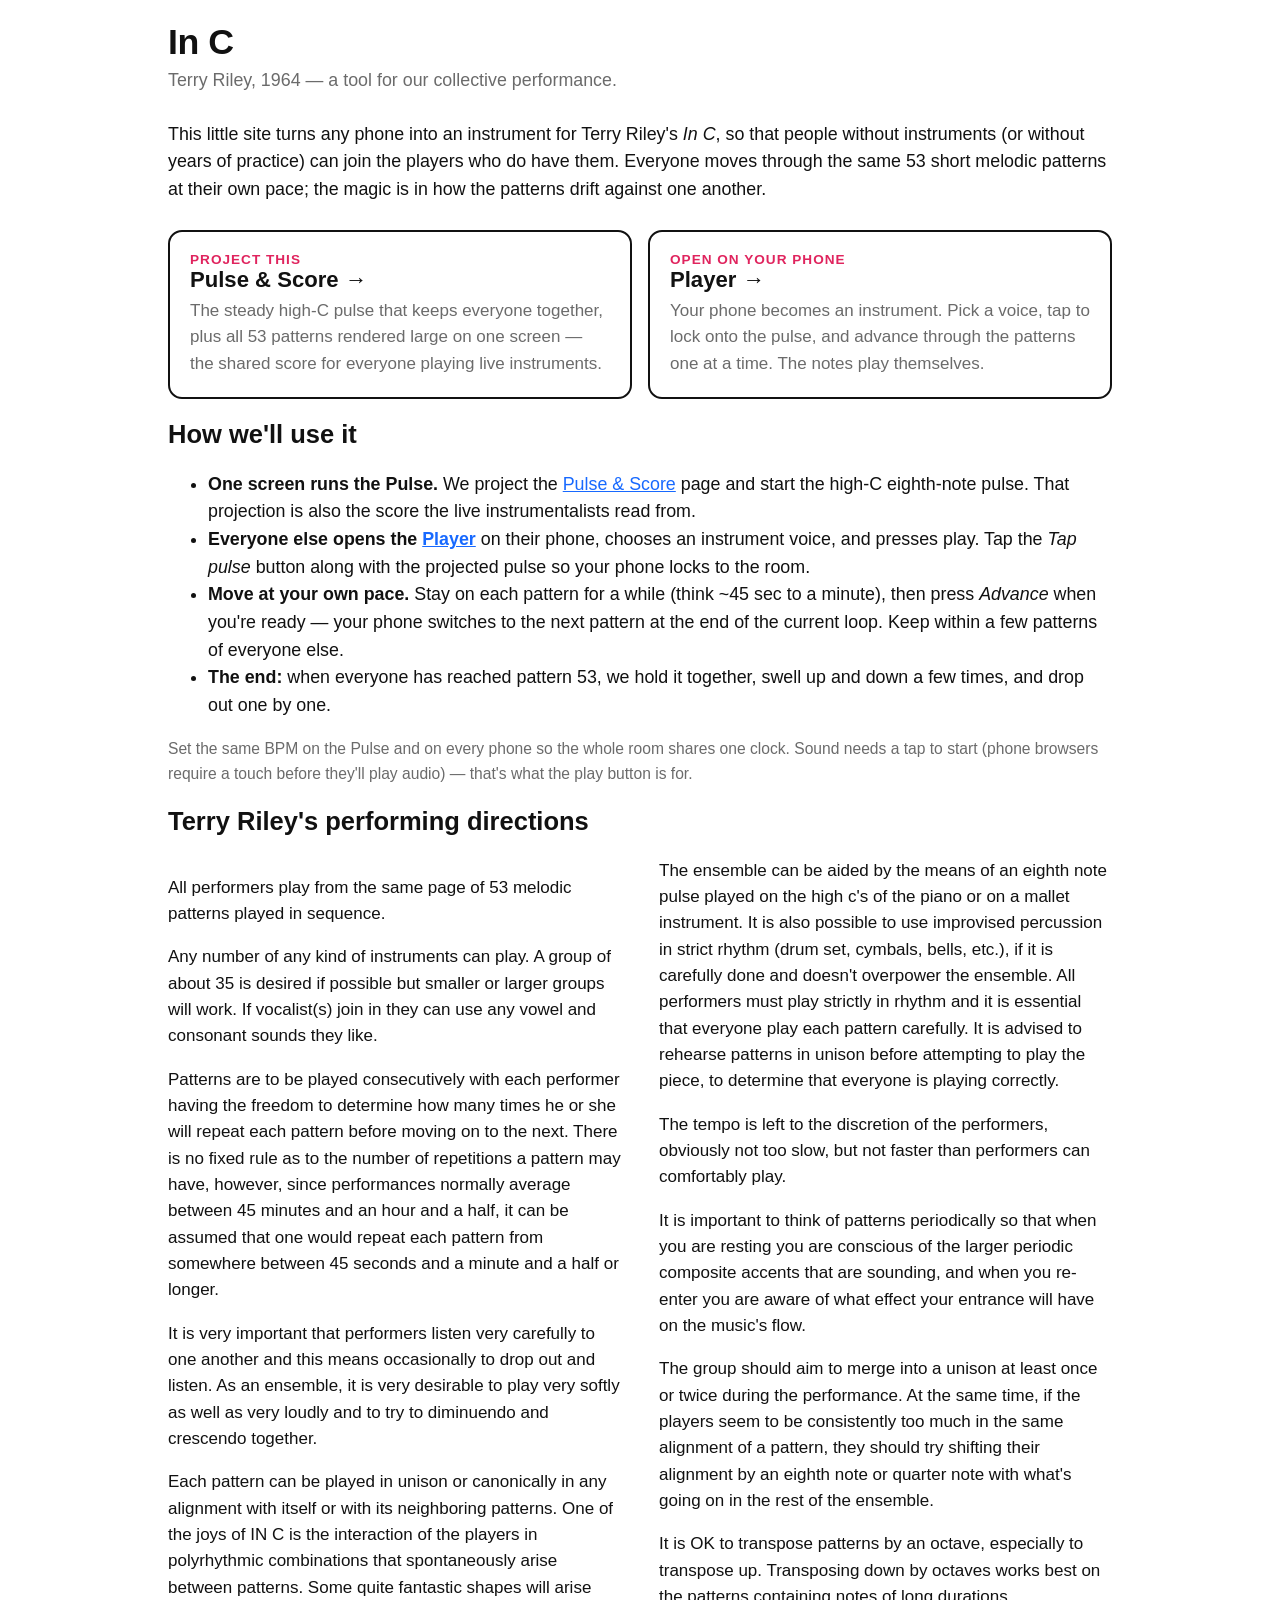
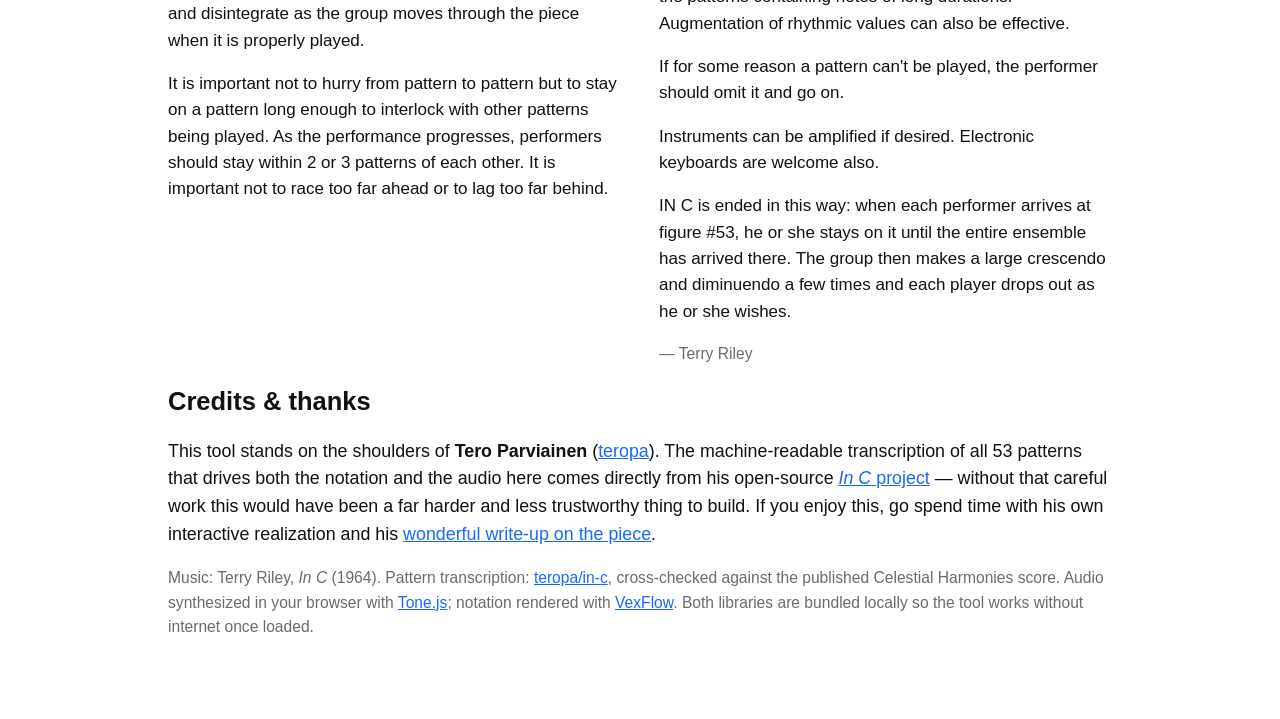
==== index.html @ ad8d4070 "Checkpoint: In C collective performance tool (3 views) Static site for an in-person performance of T" ====
<!doctype html>
<html lang="en">
<head>
  <meta charset="utf-8">
  <meta name="viewport" content="width=device-width, initial-scale=1, viewport-fit=cover">
  <title>In C — collective performance</title>
  <link rel="stylesheet" href="css/style.css">
</head>
<body>
  <div class="wrap">
    <h1>In C</h1>
    <p class="tagline">Terry Riley, 1964 — a tool for our collective performance.</p>

    <p class="lead">
      This little site turns any phone into an instrument for Terry Riley's <em>In&nbsp;C</em>, so that
      people without instruments (or without years of practice) can join the players who do have them.
      Everyone moves through the same 53 short melodic patterns at their own pace; the magic is in how
      the patterns drift against one another.
    </p>

    <div class="cards">
      <a class="card" href="pulse.html">
        <div class="kicker">Project this</div>
        <h3>Pulse &amp; Score →</h3>
        <p>The steady high-C pulse that keeps everyone together, plus all 53 patterns rendered large on one
           screen — the shared score for everyone playing live instruments.</p>
      </a>
      <a class="card" href="player.html">
        <div class="kicker">Open on your phone</div>
        <h3>Player →</h3>
        <p>Your phone becomes an instrument. Pick a voice, tap to lock onto the pulse, and advance through
           the patterns one at a time. The notes play themselves.</p>
      </a>
    </div>

    <h2>How we'll use it</h2>
    <ul class="lead">
      <li><strong>One screen runs the Pulse.</strong> We project the <a href="pulse.html">Pulse&nbsp;&amp;&nbsp;Score</a>
          page and start the high-C eighth-note pulse. That projection is also the score the live
          instrumentalists read from.</li>
      <li><strong>Everyone else opens the <a href="player.html">Player</a></strong> on their phone, chooses an
          instrument voice, and presses play. Tap the <em>Tap pulse</em> button along with the projected pulse so
          your phone locks to the room.</li>
      <li><strong>Move at your own pace.</strong> Stay on each pattern for a while (think ~45&nbsp;sec to a
          minute), then press <em>Advance</em> when you're ready — your phone switches to the next pattern at the
          end of the current loop. Keep within a few patterns of everyone else.</li>
      <li><strong>The end:</strong> when everyone has reached pattern&nbsp;53, we hold it together, swell up and
          down a few times, and drop out one by one.</li>
    </ul>
    <p class="note">Set the same BPM on the Pulse and on every phone so the whole room shares one clock.
       Sound needs a tap to start (phone browsers require a touch before they'll play audio) — that's what the
       play button is for.</p>

    <h2>Terry Riley's performing directions</h2>
    <div class="directions">
      <p>All performers play from the same page of 53 melodic patterns played in sequence.</p>

      <p>Any number of any kind of instruments can play. A group of about 35 is desired if possible but smaller
         or larger groups will work. If vocalist(s) join in they can use any vowel and consonant sounds they
         like.</p>

      <p>Patterns are to be played consecutively with each performer having the freedom to determine how many
         times he or she will repeat each pattern before moving on to the next. There is no fixed rule as to the
         number of repetitions a pattern may have, however, since performances normally average between 45
         minutes and an hour and a half, it can be assumed that one would repeat each pattern from somewhere
         between 45 seconds and a minute and a half or longer.</p>

      <p>It is very important that performers listen very carefully to one another and this means occasionally to
         drop out and listen. As an ensemble, it is very desirable to play very softly as well as very loudly and
         to try to diminuendo and crescendo together.</p>

      <p>Each pattern can be played in unison or canonically in any alignment with itself or with its neighboring
         patterns. One of the joys of IN C is the interaction of the players in polyrhythmic combinations that
         spontaneously arise between patterns. Some quite fantastic shapes will arise and disintegrate as the
         group moves through the piece when it is properly played.</p>

      <p>It is important not to hurry from pattern to pattern but to stay on a pattern long enough to interlock
         with other patterns being played. As the performance progresses, performers should stay within 2 or 3
         patterns of each other. It is important not to race too far ahead or to lag too far behind.</p>

      <p>The ensemble can be aided by the means of an eighth note pulse played on the high c's of the piano or on
         a mallet instrument. It is also possible to use improvised percussion in strict rhythm (drum set,
         cymbals, bells, etc.), if it is carefully done and doesn't overpower the ensemble. All performers must
         play strictly in rhythm and it is essential that everyone play each pattern carefully. It is advised to
         rehearse patterns in unison before attempting to play the piece, to determine that everyone is playing
         correctly.</p>

      <p>The tempo is left to the discretion of the performers, obviously not too slow, but not faster than
         performers can comfortably play.</p>

      <p>It is important to think of patterns periodically so that when you are resting you are conscious of the
         larger periodic composite accents that are sounding, and when you re-enter you are aware of what effect
         your entrance will have on the music's flow.</p>

      <p>The group should aim to merge into a unison at least once or twice during the performance. At the same
         time, if the players seem to be consistently too much in the same alignment of a pattern, they should
         try shifting their alignment by an eighth note or quarter note with what's going on in the rest of the
         ensemble.</p>

      <p>It is OK to transpose patterns by an octave, especially to transpose up. Transposing down by octaves
         works best on the patterns containing notes of long durations. Augmentation of rhythmic values can also
         be effective.</p>

      <p>If for some reason a pattern can't be played, the performer should omit it and go on.</p>

      <p>Instruments can be amplified if desired. Electronic keyboards are welcome also.</p>

      <p>IN C is ended in this way: when each performer arrives at figure #53, he or she stays on it until the
         entire ensemble has arrived there. The group then makes a large crescendo and diminuendo a few times and
         each player drops out as he or she wishes.</p>

      <p class="note">— Terry Riley</p>
    </div>

    <h2>Credits &amp; thanks</h2>
    <p class="lead">
      This tool stands on the shoulders of <strong>Tero Parviainen</strong> (<a href="https://teropa.info/">teropa</a>).
      The machine-readable transcription of all 53 patterns that drives both the notation and the audio here comes
      directly from his open-source <a href="https://github.com/teropa/in-c"><em>In&nbsp;C</em> project</a> — without
      that careful work this would have been a far harder and less trustworthy thing to build. If you enjoy this,
      go spend time with his own interactive realization and his
      <a href="https://teropa.info/blog/2017/01/23/terry-rileys-in-c.html">wonderful write-up on the piece</a>.
    </p>
    <p class="note">
      Music: Terry Riley, <em>In&nbsp;C</em> (1964). Pattern transcription:
      <a href="https://github.com/teropa/in-c">teropa/in-c</a>, cross-checked against the published Celestial
      Harmonies score. Audio synthesized in your browser with <a href="https://tonejs.github.io/">Tone.js</a>;
      notation rendered with <a href="https://www.vexflow.com/">VexFlow</a>. Both libraries are bundled locally so
      the tool works without internet once loaded.
    </p>
  </div>
</body>
</html>
---- css/style.css ----
/* In C — collective performance tool. Bright, white, high-contrast, large touch targets. */
:root {
  --bg: #ffffff;
  --ink: #111111;
  --muted: #6b6b6b;
  --line: #e3e3e3;
  --accent: #e0245e;      /* active-note / live highlight */
  --accent2: #1769ff;     /* links / actions */
  --good: #1f9d55;
  --panel: #f7f7f7;
  --radius: 14px;
  --maxw: 980px;
  font-size: 17px;
}

* { box-sizing: border-box; }

html, body {
  margin: 0;
  padding: 0;
  background: var(--bg);
  color: var(--ink);
  font-family: -apple-system, BlinkMacSystemFont, "Segoe UI", Roboto, Helvetica, Arial, sans-serif;
  -webkit-text-size-adjust: 100%;
  -webkit-tap-highlight-color: transparent;
}

a { color: var(--accent2); }

.wrap { max-width: var(--maxw); margin: 0 auto; padding: 22px 18px 64px; }

h1, h2, h3 { line-height: 1.15; }
h1 { font-size: 2.1rem; margin: 0 0 4px; letter-spacing: -0.5px; }
.tagline { color: var(--muted); margin: 0 0 26px; font-size: 1.05rem; }

.lead { font-size: 1.05rem; line-height: 1.55; }
p { line-height: 1.55; }

/* Big tappable buttons */
button, .btn {
  font: inherit;
  font-weight: 650;
  border: 2px solid var(--ink);
  background: var(--ink);
  color: #fff;
  border-radius: var(--radius);
  padding: 14px 20px;
  cursor: pointer;
  min-height: 54px;
  -webkit-user-select: none;
  user-select: none;
  transition: transform .04s ease, background .15s ease, opacity .15s ease;
}
button:active, .btn:active { transform: scale(0.98); }
button.secondary, .btn.secondary { background: #fff; color: var(--ink); }
button.ghost { background: #fff; color: var(--ink); border-color: var(--line); }
button:disabled { opacity: .4; cursor: default; }
button.accent { background: var(--accent); border-color: var(--accent); }
button.go { background: var(--good); border-color: var(--good); }

.btn { display: inline-flex; align-items: center; justify-content: center; text-decoration: none; }

/* Home cards */
.cards { display: grid; grid-template-columns: 1fr 1fr; gap: 16px; margin: 26px 0 8px; }
.card {
  border: 2px solid var(--ink);
  border-radius: var(--radius);
  padding: 20px;
  text-decoration: none;
  color: var(--ink);
  display: block;
  background: #fff;
  transition: transform .06s ease, box-shadow .15s ease;
}
.card:hover { transform: translateY(-2px); box-shadow: 0 6px 0 rgba(0,0,0,.06); }
.card h3 { margin: 0 0 6px; font-size: 1.3rem; }
.card p { margin: 0; color: var(--muted); }
.card .kicker { font-size: .8rem; text-transform: uppercase; letter-spacing: 1px; color: var(--accent); font-weight: 700; }
@media (max-width: 640px) { .cards { grid-template-columns: 1fr; } }

/* Instruction prose */
.directions { columns: 2; column-gap: 38px; }
.directions p { break-inside: avoid; }
@media (max-width: 760px) { .directions { columns: 1; } }
.score-thumb { width: 100%; border: 1px solid var(--line); border-radius: 10px; margin: 8px 0 22px; }

.backlink { display: inline-block; margin-bottom: 14px; font-weight: 650; text-decoration: none; }
.note { color: var(--muted); font-size: .92rem; }

/* Control bars */
.controls {
  display: flex; flex-wrap: wrap; align-items: center; gap: 12px;
  background: var(--panel);
  border: 1px solid var(--line);
  border-radius: var(--radius);
  padding: 14px;
  position: sticky; top: 0; z-index: 5;
}
.field { display: flex; flex-direction: column; gap: 4px; }
.field label { font-size: .78rem; text-transform: uppercase; letter-spacing: .5px; color: var(--muted); font-weight: 700; }
input[type="number"] {
  font: inherit; font-weight: 650; width: 110px; padding: 12px; min-height: 50px;
  border: 2px solid var(--ink); border-radius: 10px; text-align: center; background: #fff; color: var(--ink);
}
select {
  font: inherit; font-weight: 650; padding: 12px; min-height: 50px;
  border: 2px solid var(--ink); border-radius: 10px; background: #fff; color: var(--ink);
}
.spacer { flex: 1 1 auto; }

/* ---------- Pulse view (projected full score) ---------- */
.pulse-controls .big { font-size: 1.05rem; }
.pulse-rate { font-variant-numeric: tabular-nums; color: var(--muted); font-weight: 650; }
.score-grid {
  --cell-min: 300px;
  display: grid;
  grid-template-columns: repeat(auto-fill, minmax(var(--cell-min), 1fr));
  gap: 10px 14px;
  margin-top: 18px;
}
.cell { border: 1px solid var(--line); border-radius: 10px; padding: 4px 6px 0; background: #fff; position: relative; }
.cell .num {
  position: absolute; top: 6px; left: 8px;
  font-weight: 800; font-size: .95rem; color: var(--ink);
  font-variant-numeric: tabular-nums;
}
.cell.hue { background: linear-gradient(180deg, #fff, #fbfbff); }
/* vector notation fills its column and stays crisp at any projector size */
.cell svg { display: block; width: 100%; height: auto; }
.scale-row { display:flex; align-items:center; gap:10px; }

/* ---------- Player view ---------- */
.player { text-align: center; }
.pcount { font-size: 1rem; color: var(--muted); font-weight: 700; letter-spacing: .5px; }
.pnum { font-size: 4.2rem; font-weight: 800; line-height: 1; margin: 2px 0 2px; font-variant-numeric: tabular-nums; }
.stage {
  border: 2px solid var(--ink); border-radius: var(--radius);
  padding: 18px 10px; margin: 14px 0; min-height: 150px;
  display: flex; align-items: center; justify-content: center; overflow-x: auto;
  background: #fff;
}
.stage svg { display: block; margin: 0 auto; }

/* active note highlight inside any rendered pattern */
.vf-stavenote.active path { fill: var(--accent) !important; stroke: var(--accent) !important; }

.queued {
  display: none; margin: 6px auto 0; color: var(--good); font-weight: 750;
}
.queued.show { display: block; }

.pulse-dot {
  width: 18px; height: 18px; border-radius: 50%; background: var(--line);
  display: inline-block; vertical-align: middle; transition: background .04s ease, transform .04s ease;
}
.pulse-dot.on { background: var(--accent); transform: scale(1.25); }

.player-controls { display: grid; grid-template-columns: 1fr 1fr; gap: 12px; margin-top: 8px; }
.player-controls .full { grid-column: 1 / -1; }
.player-controls button { width: 100%; font-size: 1.15rem; padding: 18px; min-height: 64px; }
.tap-btn { font-size: 1.25rem !important; }
.tap-hint { font-size: .85rem; color: var(--muted); margin-top: 2px; }

.row { display: flex; gap: 12px; align-items: flex-end; flex-wrap: wrap; justify-content: center; }
.bpm-readout { font-variant-numeric: tabular-nums; }

.endnote {
  margin-top: 16px; padding: 12px; border-radius: 10px; background: #fff7e6;
  border: 1px solid #ffe2a8; color: #7a5a00; font-size: .95rem; display: none;
}
.endnote.show { display: block; }
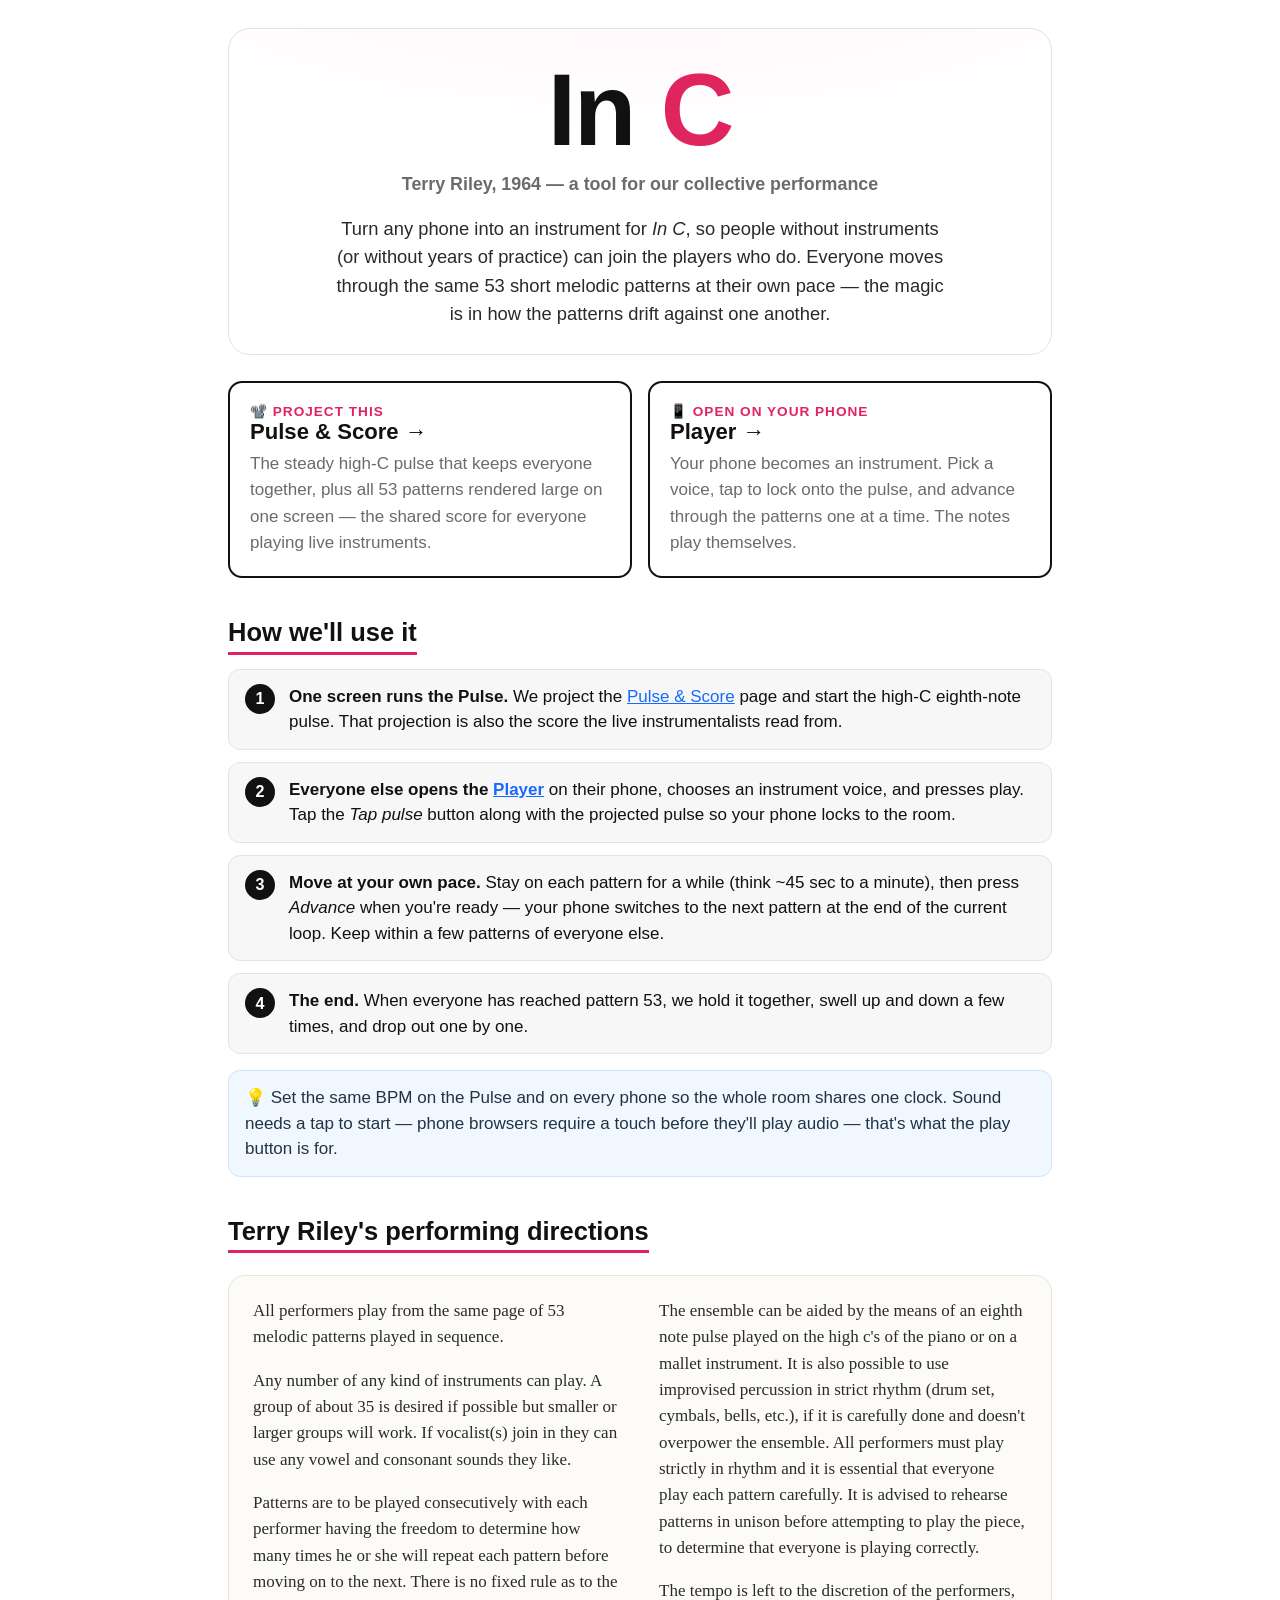
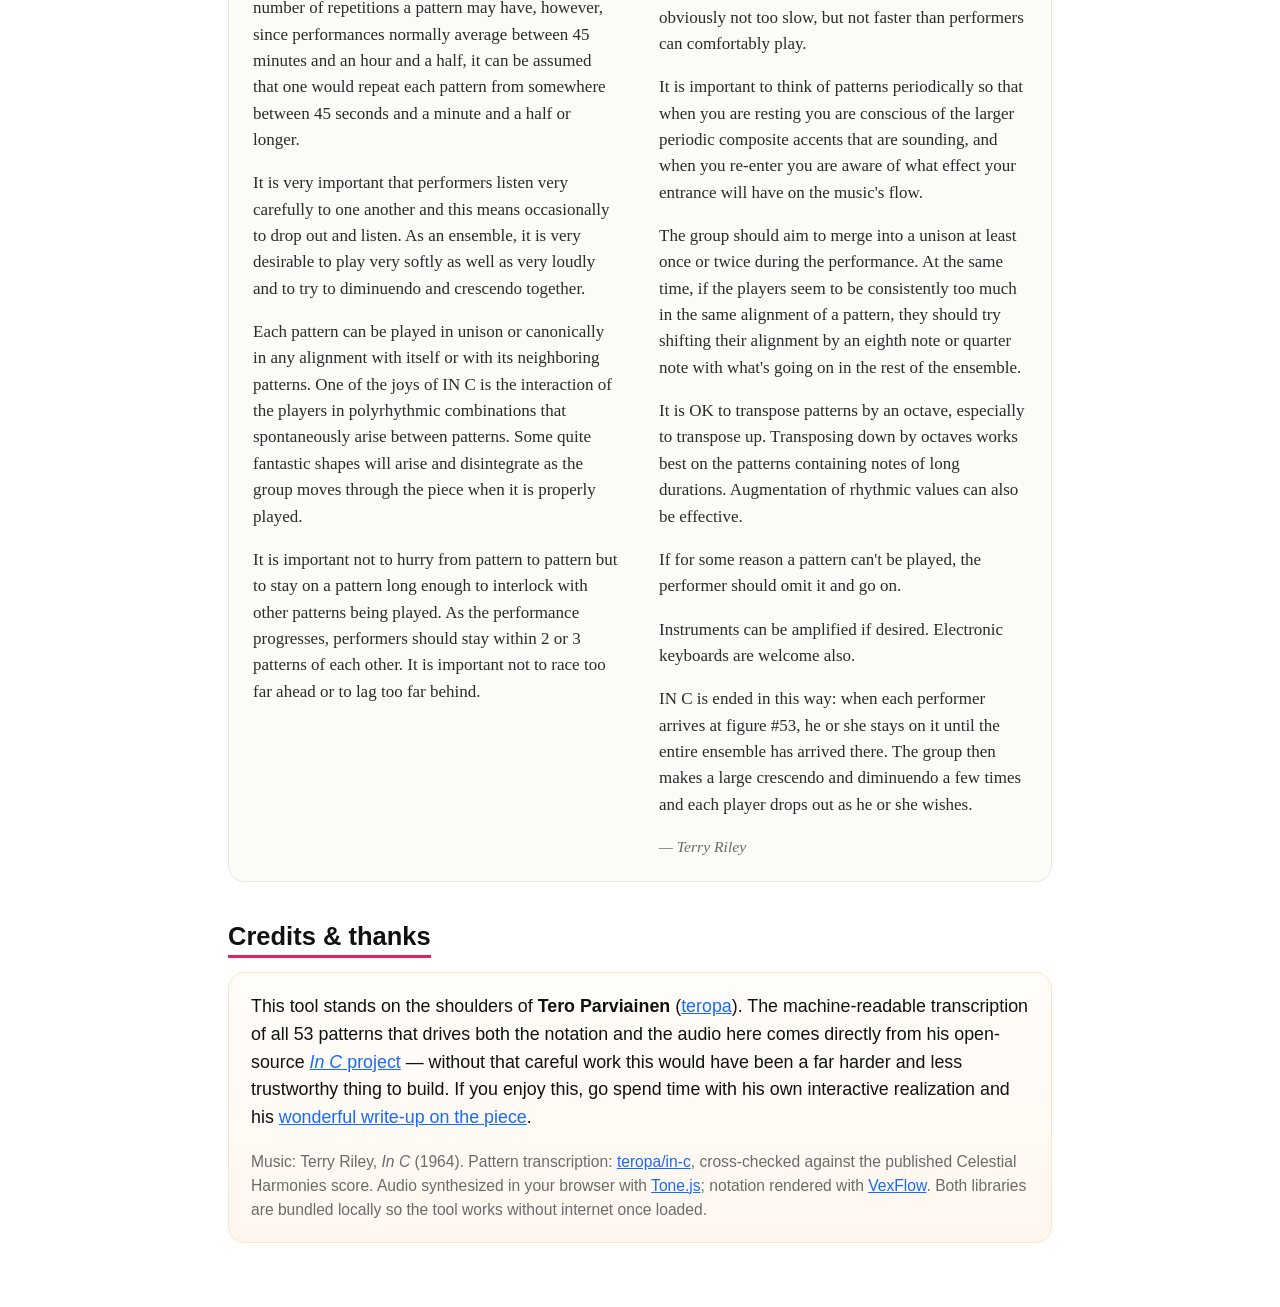
==== commit c038c82b: "Friendlier index, notation fixes, grid-lock sync, visual metronome - index: hero, action cards, numb" ====
--- a/index.html
+++ b/index.html
@@ -7,52 +7,58 @@
   <link rel="stylesheet" href="css/style.css">
 </head>
 <body>
-  <div class="wrap">
-    <h1>In C</h1>
-    <p class="tagline">Terry Riley, 1964 — a tool for our collective performance.</p>
-
-    <p class="lead">
-      This little site turns any phone into an instrument for Terry Riley's <em>In&nbsp;C</em>, so that
-      people without instruments (or without years of practice) can join the players who do have them.
-      Everyone moves through the same 53 short melodic patterns at their own pace; the magic is in how
-      the patterns drift against one another.
-    </p>
+  <div class="wrap home">
+    <header class="hero">
+      <h1 class="mark">In&nbsp;<span class="c">C</span></h1>
+      <p class="by">Terry Riley, 1964 — a tool for our collective performance</p>
+      <p class="intro">
+        Turn any phone into an instrument for <em>In&nbsp;C</em>, so people without instruments (or without years
+        of practice) can join the players who do. Everyone moves through the same 53 short melodic patterns at
+        their own pace — the magic is in how the patterns drift against one another.
+      </p>
+    </header>
 
     <div class="cards">
       <a class="card" href="pulse.html">
-        <div class="kicker">Project this</div>
+        <div class="kicker">📽️ Project this</div>
         <h3>Pulse &amp; Score →</h3>
         <p>The steady high-C pulse that keeps everyone together, plus all 53 patterns rendered large on one
            screen — the shared score for everyone playing live instruments.</p>
       </a>
       <a class="card" href="player.html">
-        <div class="kicker">Open on your phone</div>
+        <div class="kicker">📱 Open on your phone</div>
         <h3>Player →</h3>
         <p>Your phone becomes an instrument. Pick a voice, tap to lock onto the pulse, and advance through
            the patterns one at a time. The notes play themselves.</p>
       </a>
     </div>
 
-    <h2>How we'll use it</h2>
-    <ul class="lead">
-      <li><strong>One screen runs the Pulse.</strong> We project the <a href="pulse.html">Pulse&nbsp;&amp;&nbsp;Score</a>
-          page and start the high-C eighth-note pulse. That projection is also the score the live
-          instrumentalists read from.</li>
-      <li><strong>Everyone else opens the <a href="player.html">Player</a></strong> on their phone, chooses an
-          instrument voice, and presses play. Tap the <em>Tap pulse</em> button along with the projected pulse so
-          your phone locks to the room.</li>
-      <li><strong>Move at your own pace.</strong> Stay on each pattern for a while (think ~45&nbsp;sec to a
-          minute), then press <em>Advance</em> when you're ready — your phone switches to the next pattern at the
-          end of the current loop. Keep within a few patterns of everyone else.</li>
-      <li><strong>The end:</strong> when everyone has reached pattern&nbsp;53, we hold it together, swell up and
-          down a few times, and drop out one by one.</li>
-    </ul>
-    <p class="note">Set the same BPM on the Pulse and on every phone so the whole room shares one clock.
-       Sound needs a tap to start (phone browsers require a touch before they'll play audio) — that's what the
-       play button is for.</p>
+    <section class="section">
+      <h2>How we'll use it</h2>
+      <ol class="steps">
+        <li><span class="n">1</span><span class="t"><strong>One screen runs the Pulse.</strong> We project the
+            <a href="pulse.html">Pulse&nbsp;&amp;&nbsp;Score</a> page and start the high-C eighth-note pulse. That
+            projection is also the score the live instrumentalists read from.</span></li>
+        <li><span class="n">2</span><span class="t"><strong>Everyone else opens the
+            <a href="player.html">Player</a></strong> on their phone, chooses an instrument voice, and presses
+            play. Tap the <em>Tap pulse</em> button along with the projected pulse so your phone locks to the
+            room.</span></li>
+        <li><span class="n">3</span><span class="t"><strong>Move at your own pace.</strong> Stay on each pattern
+            for a while (think ~45&nbsp;sec to a minute), then press <em>Advance</em> when you're ready — your
+            phone switches to the next pattern at the end of the current loop. Keep within a few patterns of
+            everyone else.</span></li>
+        <li><span class="n">4</span><span class="t"><strong>The end.</strong> When everyone has reached
+            pattern&nbsp;53, we hold it together, swell up and down a few times, and drop out one by one.</span></li>
+      </ol>
+      <p class="callout">💡 Set the same BPM on the Pulse and on every phone so the whole room shares one clock.
+         Sound needs a tap to start — phone browsers require a touch before they'll play audio — that's what the
+         play button is for.</p>
+    </section>
 
-    <h2>Terry Riley's performing directions</h2>
-    <div class="directions">
+    <section class="section">
+      <h2>Terry Riley's performing directions</h2>
+      <div class="directions-panel">
+      <div class="directions">
       <p>All performers play from the same page of 53 melodic patterns played in sequence.</p>
 
       <p>Any number of any kind of instruments can play. A group of about 35 is desired if possible but smaller
@@ -109,25 +115,32 @@
          entire ensemble has arrived there. The group then makes a large crescendo and diminuendo a few times and
          each player drops out as he or she wishes.</p>
 
-      <p class="note">— Terry Riley</p>
+      <p class="note" style="font-family:Georgia,serif;font-style:italic">— Terry Riley</p>
+      </div>
     </div>
+    </section>
 
-    <h2>Credits &amp; thanks</h2>
-    <p class="lead">
-      This tool stands on the shoulders of <strong>Tero Parviainen</strong> (<a href="https://teropa.info/">teropa</a>).
-      The machine-readable transcription of all 53 patterns that drives both the notation and the audio here comes
-      directly from his open-source <a href="https://github.com/teropa/in-c"><em>In&nbsp;C</em> project</a> — without
-      that careful work this would have been a far harder and less trustworthy thing to build. If you enjoy this,
-      go spend time with his own interactive realization and his
-      <a href="https://teropa.info/blog/2017/01/23/terry-rileys-in-c.html">wonderful write-up on the piece</a>.
-    </p>
-    <p class="note">
-      Music: Terry Riley, <em>In&nbsp;C</em> (1964). Pattern transcription:
-      <a href="https://github.com/teropa/in-c">teropa/in-c</a>, cross-checked against the published Celestial
-      Harmonies score. Audio synthesized in your browser with <a href="https://tonejs.github.io/">Tone.js</a>;
-      notation rendered with <a href="https://www.vexflow.com/">VexFlow</a>. Both libraries are bundled locally so
-      the tool works without internet once loaded.
-    </p>
+    <section class="section">
+      <h2>Credits &amp; thanks</h2>
+      <div class="credits-box">
+        <p class="lead" style="margin-top:0">
+          This tool stands on the shoulders of <strong>Tero Parviainen</strong>
+          (<a href="https://teropa.info/">teropa</a>). The machine-readable transcription of all 53 patterns that
+          drives both the notation and the audio here comes directly from his open-source
+          <a href="https://github.com/teropa/in-c"><em>In&nbsp;C</em> project</a> — without that careful work this
+          would have been a far harder and less trustworthy thing to build. If you enjoy this, go spend time with
+          his own interactive realization and his
+          <a href="https://teropa.info/blog/2017/01/23/terry-rileys-in-c.html">wonderful write-up on the piece</a>.
+        </p>
+        <p class="note" style="margin-bottom:0">
+          Music: Terry Riley, <em>In&nbsp;C</em> (1964). Pattern transcription:
+          <a href="https://github.com/teropa/in-c">teropa/in-c</a>, cross-checked against the published Celestial
+          Harmonies score. Audio synthesized in your browser with <a href="https://tonejs.github.io/">Tone.js</a>;
+          notation rendered with <a href="https://www.vexflow.com/">VexFlow</a>. Both libraries are bundled locally
+          so the tool works without internet once loaded.
+        </p>
+      </div>
+    </section>
   </div>
 </body>
 </html>
--- a/css/style.css
+++ b/css/style.css
@@ -28,6 +28,60 @@
 a { color: var(--accent2); }
 
 .wrap { max-width: var(--maxw); margin: 0 auto; padding: 22px 18px 64px; }
+
+/* ---------- Home / index ---------- */
+.home { max-width: 860px; }
+.hero {
+  text-align: center;
+  padding: 30px 20px 26px;
+  margin: 6px 0 8px;
+  background:
+    radial-gradient(120% 90% at 50% -20%, #fff5f8 0%, #ffffff 60%);
+  border: 1px solid var(--line);
+  border-radius: 22px;
+}
+.hero .mark {
+  font-size: clamp(3.4rem, 12vw, 6rem);
+  font-weight: 850;
+  letter-spacing: -2px;
+  line-height: 1;
+  margin: 0;
+}
+.hero .mark .c { color: var(--accent); }
+.hero .by { color: var(--muted); font-weight: 650; margin: 10px 0 0; font-size: 1.05rem; }
+.hero .intro {
+  max-width: 620px; margin: 16px auto 0; font-size: 1.08rem; line-height: 1.55; color: #2a2a2a;
+}
+
+.section { margin-top: 40px; }
+.section > h2 {
+  font-size: 1.5rem; margin: 0 0 14px; display: inline-block;
+  padding-bottom: 4px; border-bottom: 3px solid var(--accent);
+}
+
+.steps { list-style: none; padding: 0; margin: 0; display: grid; gap: 12px; }
+.steps li {
+  display: flex; gap: 14px; align-items: flex-start;
+  background: var(--panel); border: 1px solid var(--line); border-radius: 12px; padding: 14px 16px;
+}
+.steps .n {
+  flex: 0 0 auto; width: 30px; height: 30px; border-radius: 50%;
+  background: var(--ink); color: #fff; font-weight: 800; font-size: .95rem;
+  display: flex; align-items: center; justify-content: center;
+}
+.steps .t { line-height: 1.5; }
+.callout {
+  margin-top: 16px; background: #f0f7ff; border: 1px solid #cfe2ff;
+  border-radius: 12px; padding: 14px 16px; color: #234; line-height: 1.5;
+}
+.credits-box {
+  background: linear-gradient(180deg, #fffdfa, #fff7ef);
+  border: 1px solid #ffe2c4; border-radius: 16px; padding: 20px 22px;
+}
+.directions-panel {
+  background: #fcfbf8; border: 1px solid #ece7dc; border-radius: 16px;
+  padding: 22px 24px; margin-top: 8px;
+}
 
 h1, h2, h3 { line-height: 1.15; }
 h1 { font-size: 2.1rem; margin: 0 0 4px; letter-spacing: -0.5px; }
@@ -79,8 +133,9 @@
 @media (max-width: 640px) { .cards { grid-template-columns: 1fr; } }
 
 /* Instruction prose */
-.directions { columns: 2; column-gap: 38px; }
+.directions { columns: 2; column-gap: 38px; font-family: Georgia, "Times New Roman", serif; color: #2b2b2b; }
 .directions p { break-inside: avoid; }
+.directions p:first-child { margin-top: 0; }
 @media (max-width: 760px) { .directions { columns: 1; } }
 .score-thumb { width: 100%; border: 1px solid var(--line); border-radius: 10px; margin: 8px 0 22px; }
 
@@ -111,22 +166,42 @@
 /* ---------- Pulse view (projected full score) ---------- */
 .pulse-controls .big { font-size: 1.05rem; }
 .pulse-rate { font-variant-numeric: tabular-nums; color: var(--muted); font-weight: 650; }
+
+/* Big visual metronome — the shared sync target everyone taps to. */
+.metro { display: flex; align-items: center; gap: 14px; }
+.beat-orb {
+  width: 84px; height: 84px; border-radius: 50%;
+  background: #e9e9e9; flex: 0 0 auto;
+  box-shadow: 0 0 0 0 rgba(224, 36, 94, 0);
+  transition: transform .05s ease-out, background .05s ease-out, box-shadow .28s ease-out;
+}
+.beat-orb.flash {
+  background: var(--accent);
+  transform: scale(1.14);
+  box-shadow: 0 0 64px 14px rgba(224, 36, 94, .45);
+}
+.metro-label { font-size: .78rem; text-transform: uppercase; letter-spacing: .5px; color: var(--muted); font-weight: 700; }
+/* Flowing layout that preserves each pattern's intrinsic, beat-proportional
+   width — like the original printed score sheet. Long patterns (e.g. 35) cap to
+   the row width; everything else keeps true proportional spacing. */
 .score-grid {
-  --cell-min: 300px;
-  display: grid;
-  grid-template-columns: repeat(auto-fill, minmax(var(--cell-min), 1fr));
-  gap: 10px 14px;
+  display: flex;
+  flex-wrap: wrap;
+  align-items: flex-start;
+  gap: 14px 16px;
   margin-top: 18px;
 }
-.cell { border: 1px solid var(--line); border-radius: 10px; padding: 4px 6px 0; background: #fff; position: relative; }
+.cell {
+  border: 1px solid var(--line); border-radius: 10px;
+  padding: 6px 10px 8px; background: #fff;
+  max-width: 100%;
+}
 .cell .num {
-  position: absolute; top: 6px; left: 8px;
-  font-weight: 800; font-size: .95rem; color: var(--ink);
-  font-variant-numeric: tabular-nums;
-}
-.cell.hue { background: linear-gradient(180deg, #fff, #fbfbff); }
-/* vector notation fills its column and stays crisp at any projector size */
-.cell svg { display: block; width: 100%; height: auto; }
+  font-weight: 800; font-size: .9rem; color: var(--ink);
+  font-variant-numeric: tabular-nums; margin: 0 0 1px 4px;
+}
+.cell.hue { background: linear-gradient(180deg, #fff, #fbf7ff); border-color: #ecd9ff; }
+.cell svg { display: block; max-width: 100%; height: auto; }
 .scale-row { display:flex; align-items:center; gap:10px; }
 
 /* ---------- Player view ---------- */
@@ -164,6 +239,12 @@
 .row { display: flex; gap: 12px; align-items: flex-end; flex-wrap: wrap; justify-content: center; }
 .bpm-readout { font-variant-numeric: tabular-nums; }
 
+.sync-row { display: flex; align-items: center; justify-content: center; gap: 12px; margin-top: 12px; min-height: 30px; }
+button.mini { min-height: 44px; padding: 9px 14px; font-size: .95rem; white-space: nowrap; }
+#syncStatus { min-width: 150px; text-align: center; }
+#syncStatus.queued-resync { color: var(--good); font-weight: 750; }
+#syncStatus.wake { color: var(--accent); font-weight: 750; }
+
 .endnote {
   margin-top: 16px; padding: 12px; border-radius: 10px; background: #fff7e6;
   border: 1px solid #ffe2a8; color: #7a5a00; font-size: .95rem; display: none;
